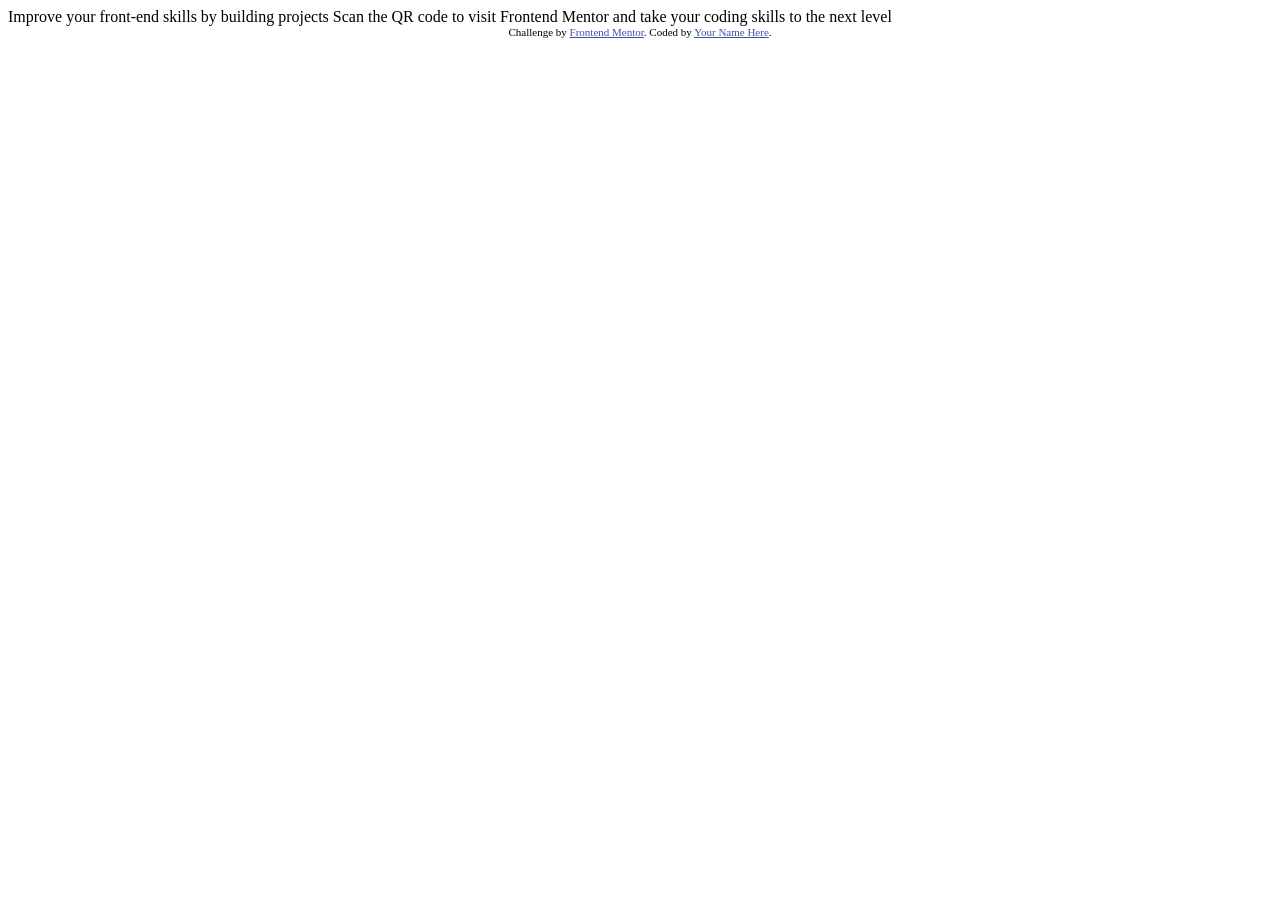
==== index.html @ ba0bf148 "Initial commit" ====
<!DOCTYPE html>
<html lang="en">
<head>
  <meta charset="UTF-8">
  <meta name="viewport" content="width=device-width, initial-scale=1.0"> <!-- displays site properly based on user's device -->

  <link rel="icon" type="image/png" sizes="32x32" href="./images/favicon-32x32.png">
  
  <title>Frontend Mentor | QR code component</title>

  <!-- Feel free to remove these styles or customise in your own stylesheet 👍 -->
  <style>
    .attribution { font-size: 11px; text-align: center; }
    .attribution a { color: hsl(228, 45%, 44%); }
  </style>
</head>
<body>

  Improve your front-end skills by building projects

  Scan the QR code to visit Frontend Mentor and take your coding skills to the next level
  
  <div class="attribution">
    Challenge by <a href="https://www.frontendmentor.io?ref=challenge" target="_blank">Frontend Mentor</a>. 
    Coded by <a href="#">Your Name Here</a>.
  </div>
</body>
</html>
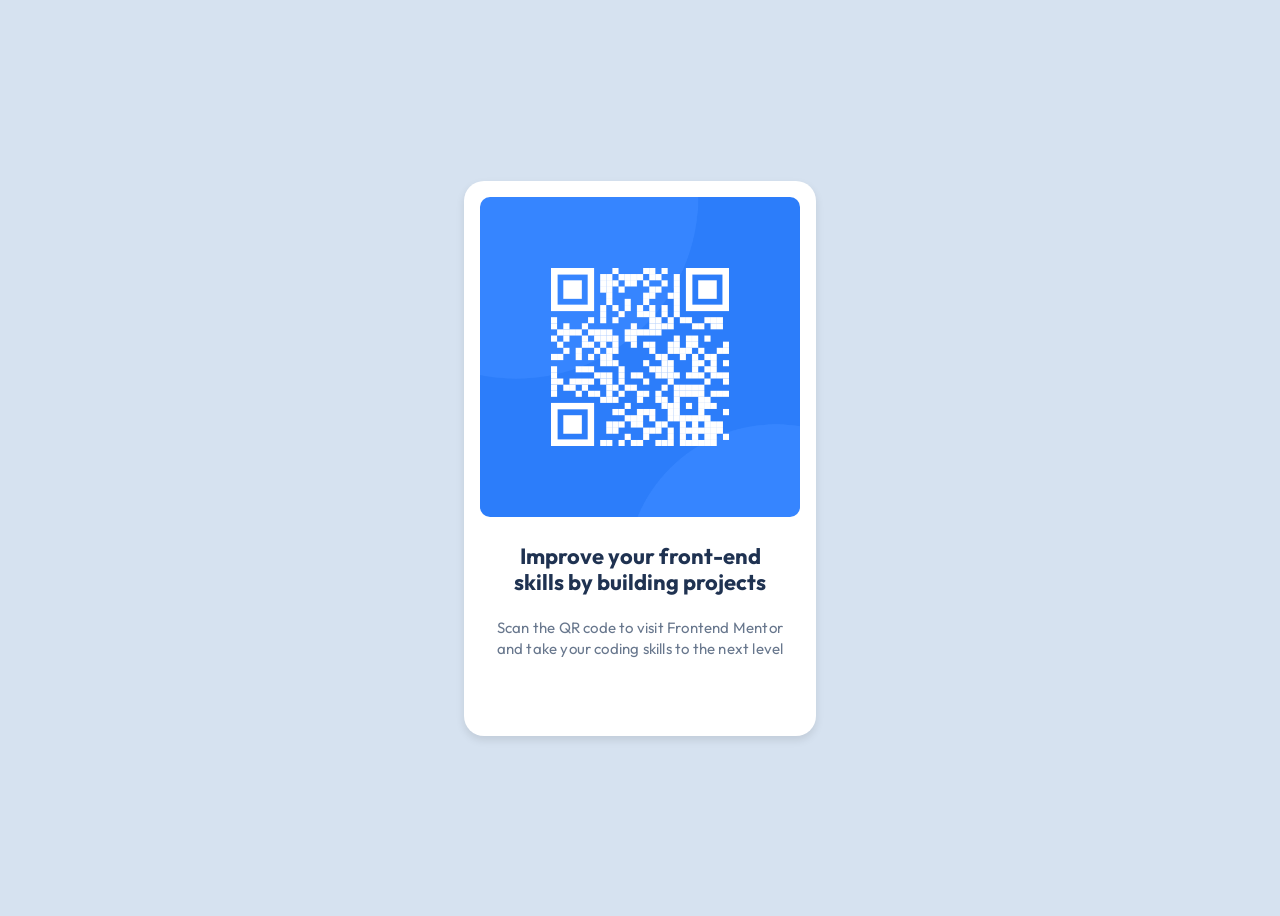
==== commit 0e538b1c: "fix: update root file" ====
--- a/index.html
+++ b/index.html
@@ -1,28 +1,27 @@
 <!DOCTYPE html>
 <html lang="en">
-<head>
-  <meta charset="UTF-8">
-  <meta name="viewport" content="width=device-width, initial-scale=1.0"> <!-- displays site properly based on user's device -->
+  <head>
+    <meta charset="UTF-8" />
+    <meta name="viewport" content="width=device-width, initial-scale=1.0" />
+    <title>QR Code</title>
+  </head>
 
-  <link rel="icon" type="image/png" sizes="32x32" href="./images/favicon-32x32.png">
-  
-  <title>Frontend Mentor | QR code component</title>
+  <link rel="stylesheet" href="./styles.css" />
 
-  <!-- Feel free to remove these styles or customise in your own stylesheet 👍 -->
-  <style>
-    .attribution { font-size: 11px; text-align: center; }
-    .attribution a { color: hsl(228, 45%, 44%); }
-  </style>
-</head>
-<body>
-
-  Improve your front-end skills by building projects
-
-  Scan the QR code to visit Frontend Mentor and take your coding skills to the next level
-  
-  <div class="attribution">
-    Challenge by <a href="https://www.frontendmentor.io?ref=challenge" target="_blank">Frontend Mentor</a>. 
-    Coded by <a href="#">Your Name Here</a>.
-  </div>
-</body>
-</html>+  <body>
+    <div class="card">
+      <div class="qr-image">
+        <img src="./images/image-qr-code.png" alt="QR Code" width="100%" />
+      </div>
+      <div class="qr-text">
+        <p class="title-text">
+          Improve your front-end skills by building projects
+        </p>
+        <p class="text">
+          Scan the QR code to visit Frontend Mentor and take your coding skills
+          to the next level
+        </p>
+      </div>
+    </div>
+  </body>
+</html>
--- a/styles.css
+++ b/styles.css
@@ -0,0 +1,49 @@
+@import url("https://fonts.googleapis.com/css2?family=Outfit:wght@100..900&display=swap");
+
+body {
+  background-color: hsl(212, 45%, 89%);
+  display: flex;
+  justify-content: center;
+  align-items: center;
+  min-height: 100vh;
+}
+
+.card {
+  display: flex;
+  flex-direction: column;
+  align-items: center;
+
+  background-color: #ffffff;
+  border-radius: 20px;
+  box-shadow: 0 4px 8px rgba(0, 0, 0, 0.1);
+
+  width: 320px;
+  height: 499px;
+
+  padding: 16px 16px 40px 16px;
+}
+
+img {
+  border-radius: 10px;
+}
+
+.qr-text {
+  padding: 0 16px;
+  text-align: center;
+}
+.title-text {
+  color: hsl(218, 44%, 22%);
+  font-family: "Outfit", sans-serif;
+  font-weight: 700;
+  font-size: 22px;
+  line-height: 120%;
+  letter-spacing: 0px;
+}
+.text {
+  color: hsl(216, 15%, 48%);
+  font-family: "Outfit", sans-serif;
+  font-weight: 400;
+  font-size: 15px;
+  line-height: 140%;
+  letter-spacing: 0.2px;
+}
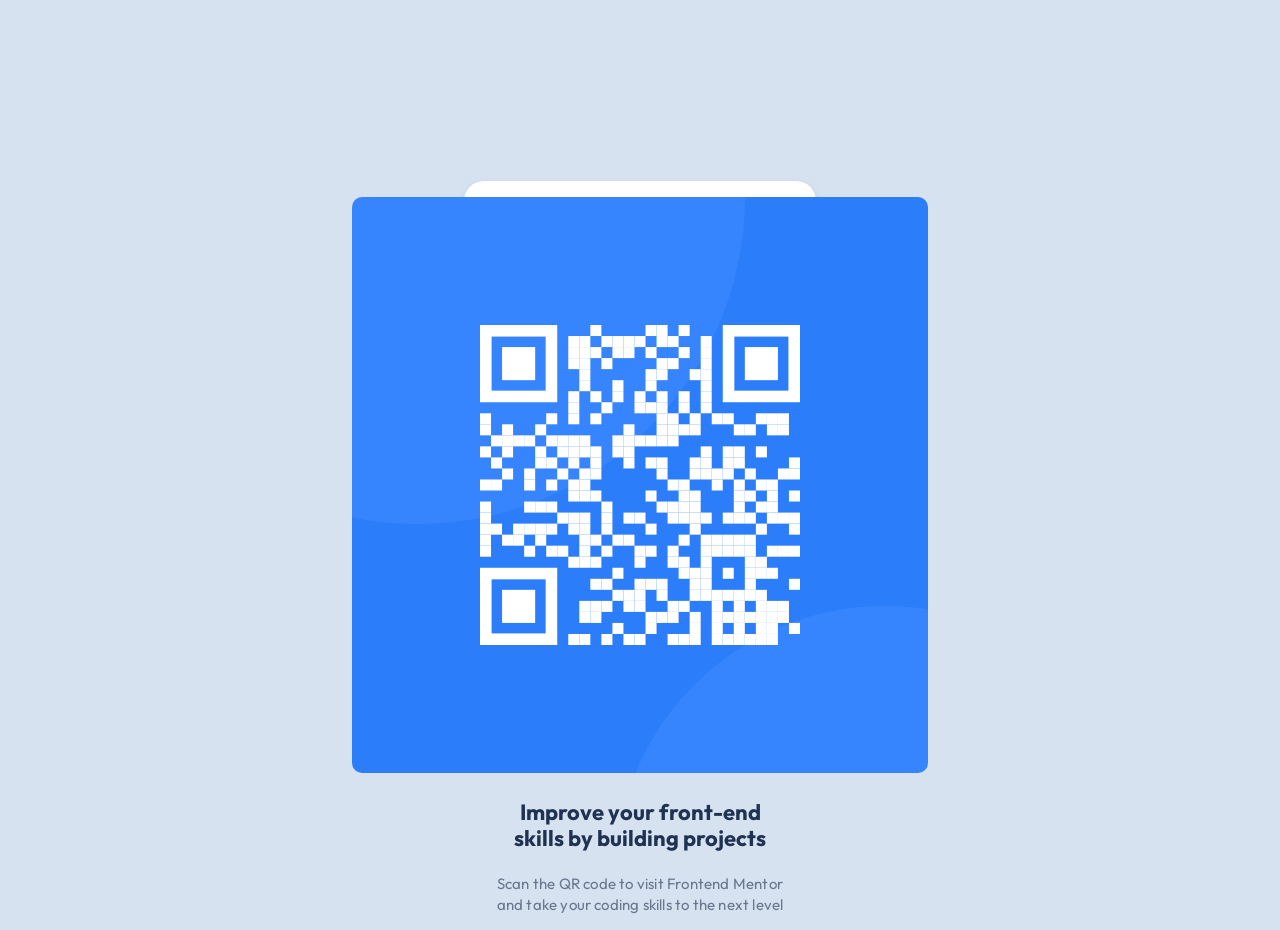
==== commit d9853226: "fix: remove attribute" ====
--- a/index.html
+++ b/index.html
@@ -11,7 +11,7 @@
   <body>
     <div class="card">
       <div class="qr-image">
-        <img src="./images/image-qr-code.png" alt="QR Code" width="100%" />
+        <img src="./images/image-qr-code.png" alt="QR Code" />
       </div>
       <div class="qr-text">
         <p class="title-text">
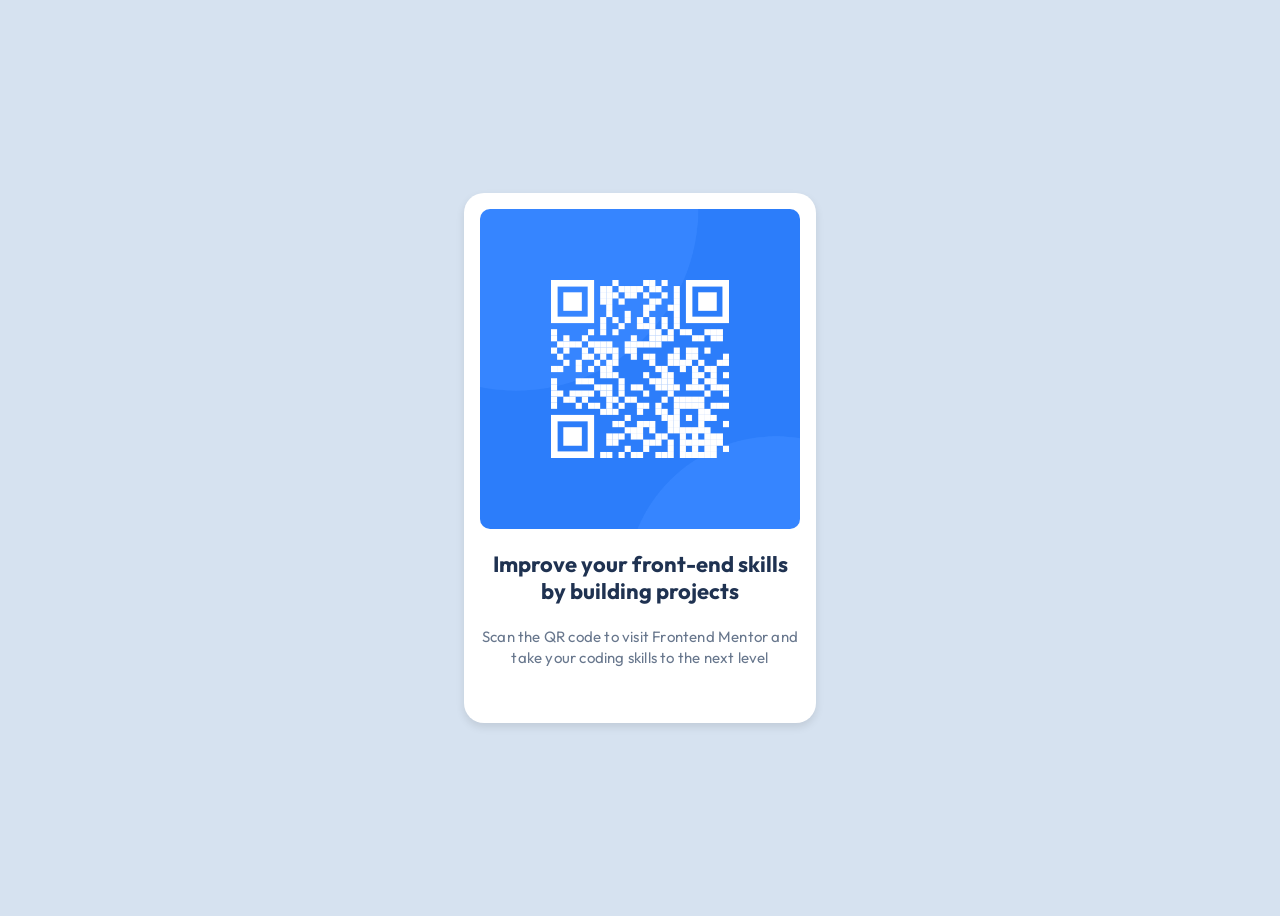
==== commit 93cabb83: "fix: updated feedback" ====
--- a/index.html
+++ b/index.html
@@ -7,21 +7,23 @@
   </head>
 
   <link rel="stylesheet" href="./styles.css" />
-
   <body>
-    <div class="card">
-      <div class="qr-image">
-        <img src="./images/image-qr-code.png" alt="QR Code" />
-      </div>
-      <div class="qr-text">
-        <p class="title-text">
-          Improve your front-end skills by building projects
-        </p>
-        <p class="text">
-          Scan the QR code to visit Frontend Mentor and take your coding skills
-          to the next level
-        </p>
-      </div>
-    </div>
+    <main>
+      <article class="card">
+        <img
+          src="./images/image-qr-code.png"
+          alt="QR code to Frontend Mentor"
+        />
+        <section>
+          <h1 class="card__title">
+            Improve your front-end skills by building projects
+          </h1>
+          <p class="card__text">
+            Scan the QR code to visit Frontend Mentor and take your coding
+            skills to the next level
+          </p>
+        </section>
+      </article>
+    </main>
   </body>
 </html>
--- a/styles.css
+++ b/styles.css
@@ -1,7 +1,29 @@
 @import url("https://fonts.googleapis.com/css2?family=Outfit:wght@100..900&display=swap");
 
+:root {
+  /* Colors */
+  --clr-bg: hsl(212, 45%, 89%);
+  --clr-card: #ffffff;
+  --clr-title: hsl(218, 44%, 22%);
+  --clr-text: hsl(216, 15%, 48%);
+
+  /* Font */
+  --ff-base: "Outfit", sans-serif;
+  --fs-title: 22px;
+  --fs-text: 15px;
+  --fw-title: 700;
+  --fw-text: 400;
+
+  /* Spacing */
+  --radius-card: 20px;
+  --radius-img: 10px;
+  --card-width: 320px;
+  --padding-card: 16px 16px 40px 16px;
+  --shadow-card: 0 4px 8px rgba(0, 0, 0, 0.1);
+}
+
 body {
-  background-color: hsl(212, 45%, 89%);
+  background-color: var(--clr-bg);
   display: flex;
   justify-content: center;
   align-items: center;
@@ -12,38 +34,34 @@
   display: flex;
   flex-direction: column;
   align-items: center;
-
-  background-color: #ffffff;
-  border-radius: 20px;
-  box-shadow: 0 4px 8px rgba(0, 0, 0, 0.1);
-
-  width: 320px;
-  height: 499px;
-
-  padding: 16px 16px 40px 16px;
+  text-align: center;
+  background-color: var(--clr-card);
+  border-radius: var(--radius-card);
+  box-shadow: var(--shadow-card);
+  width: var(--card-width);
+  height: var(--card-height);
+  padding: var(--padding-card);
 }
 
 img {
-  border-radius: 10px;
+  border-radius: var(--radius-img);
+  width: 100%;
 }
 
-.qr-text {
-  padding: 0 16px;
-  text-align: center;
-}
-.title-text {
-  color: hsl(218, 44%, 22%);
-  font-family: "Outfit", sans-serif;
-  font-weight: 700;
-  font-size: 22px;
+.card__title {
+  color: var(--clr-title);
+  font-family: var(--ff-base);
+  font-weight: var(--fw-title);
+  font-size: var(--fs-title);
   line-height: 120%;
   letter-spacing: 0px;
 }
-.text {
-  color: hsl(216, 15%, 48%);
-  font-family: "Outfit", sans-serif;
-  font-weight: 400;
-  font-size: 15px;
+
+.card__text {
+  color: var(--clr-text);
+  font-family: var(--ff-base);
+  font-weight: var(--fw-text);
+  font-size: var(--fs-text);
   line-height: 140%;
   letter-spacing: 0.2px;
 }
